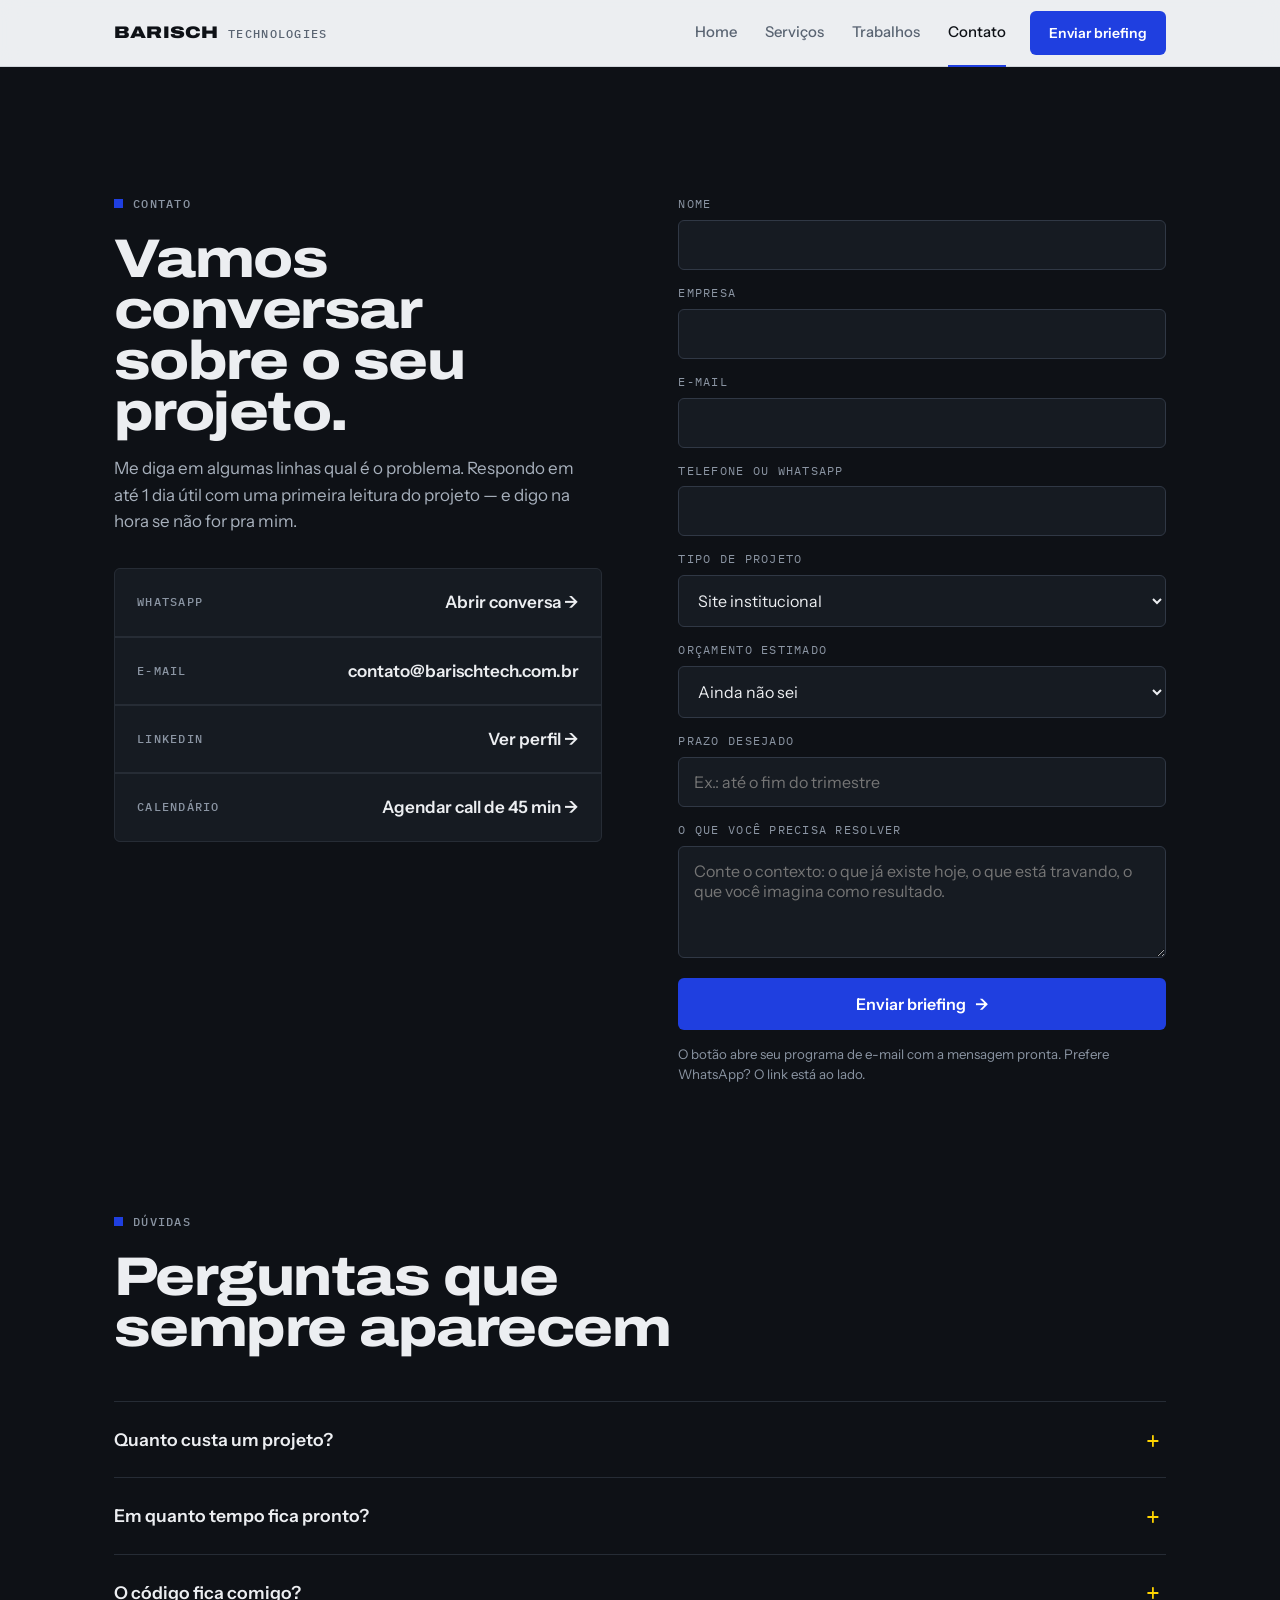
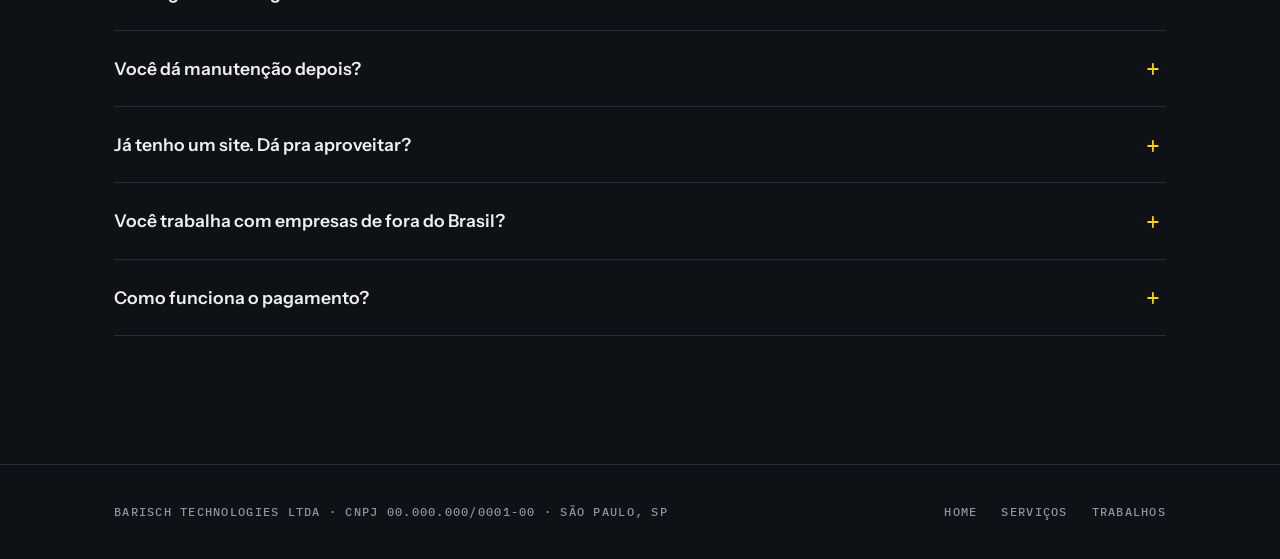
==== contato.html @ 4b667dd0 "Initial commit" ====
<!DOCTYPE html>
<html lang="pt-BR">
<head>
<meta charset="UTF-8">
<meta name="viewport" content="width=device-width, initial-scale=1.0">
<title>Contato — Barisch Technologies</title>
<meta name="description" content="Comece um projeto com Barisch Technologies. Resposta em até 1 dia útil, contrato com CNPJ e nota fiscal.">

<link rel="preconnect" href="https://fonts.googleapis.com">
<link rel="preconnect" href="https://fonts.gstatic.com" crossorigin>
<link href="https://fonts.googleapis.com/css2?family=Archivo:ital,wdth,wght@0,62..125,100..900&family=Instrument+Sans:wght@400;500;600&family=IBM+Plex+Mono:wght@400;500;600&display=swap" rel="stylesheet">
<link rel="stylesheet" href="assets/styles.css">
</head>
<body>

<header class="nav">
  <div class="wrap nav-in">
    <a href="index.html" class="brand">
      <span class="brand-mark">BARISCH</span>
      <span class="brand-sub mono">Technologies</span>
    </a>
    <nav class="nav-links">
      <a href="index.html">Home</a>
      <a href="servicos.html">Serviços</a>
      <a href="trabalhos.html">Trabalhos</a>
      <a href="contato.html" class="active">Contato</a>
    </nav>
    <a href="#briefing" class="btn btn-primary">Enviar briefing</a>
  </div>
</header>

<main>

  <!-- ============ CONTACT ============ -->
  <section class="section contact no-border" id="contato">
    <div class="wrap contact-grid">
      <div class="rv">
        <div class="eyebrow mono">Contato</div>
        <h1 class="section-title display">Vamos conversar sobre o seu projeto.</h1>
        <p class="section-lead">Me diga em algumas linhas qual é o problema. Respondo em até 1 dia útil com uma primeira leitura do projeto — e digo na hora se não for pra mim.</p>

        <div class="chan">
          <!-- TROQUE SEU_NUMERO pelo seu WhatsApp: 55 + DDD + número -->
          <a href="https://wa.me/SEU_NUMERO" target="_blank" rel="noopener">
            <span class="mono">WhatsApp</span><strong>Abrir conversa →</strong>
          </a>
          <a href="mailto:contato@barischtech.com.br">
            <span class="mono">E-mail</span><strong>contato@barischtech.com.br</strong>
          </a>
          <a href="https://www.linkedin.com/" target="_blank" rel="noopener">
            <span class="mono">LinkedIn</span><strong>Ver perfil →</strong>
          </a>
          <a href="https://calendly.com/" target="_blank" rel="noopener">
            <span class="mono">Calendário</span><strong>Agendar call de 45 min →</strong>
          </a>
        </div>
      </div>

      <div class="rv">
        <form id="briefing">
          <div class="field">
            <label for="f-nome">Nome</label>
            <input id="f-nome" name="nome" type="text" required autocomplete="name">
          </div>
          <div class="field">
            <label for="f-empresa">Empresa</label>
            <input id="f-empresa" name="empresa" type="text" autocomplete="organization">
          </div>
          <div class="field">
            <label for="f-email">E-mail</label>
            <input id="f-email" name="email" type="email" required autocomplete="email">
          </div>
          <div class="field">
            <label for="f-telefone">Telefone ou WhatsApp</label>
            <input id="f-telefone" name="telefone" type="tel" autocomplete="tel">
          </div>
          <div class="field">
            <label for="f-tipo">Tipo de projeto</label>
            <select id="f-tipo" name="tipo">
              <option>Site institucional</option>
              <option>Aplicação web sob medida</option>
              <option>E-commerce ou integração</option>
              <option>Resgate de sistema legado</option>
              <option>Manutenção de sistema existente</option>
              <option>Ainda não sei</option>
            </select>
          </div>
          <div class="field">
            <label for="f-orcamento">Orçamento estimado</label>
            <select id="f-orcamento" name="orcamento">
              <option>Ainda não sei</option>
              <option>Até R$ 20 mil</option>
              <option>R$ 20 a 50 mil</option>
              <option>R$ 50 a 100 mil</option>
              <option>Acima de R$ 100 mil</option>
            </select>
          </div>
          <div class="field">
            <label for="f-prazo">Prazo desejado</label>
            <input id="f-prazo" name="prazo" type="text" placeholder="Ex.: até o fim do trimestre">
          </div>
          <div class="field">
            <label for="f-msg">O que você precisa resolver</label>
            <textarea id="f-msg" name="mensagem" required placeholder="Conte o contexto: o que já existe hoje, o que está travando, o que você imagina como resultado."></textarea>
          </div>
          <button type="submit" class="btn btn-primary">Enviar briefing <span class="btn-arrow">→</span></button>
          <p class="form-note">O botão abre seu programa de e-mail com a mensagem pronta. Prefere WhatsApp? O link está ao lado.</p>
        </form>
      </div>
    </div>
  </section>

  <!-- ============ FAQ ============ -->
  <section class="section contact" style="padding-top:0">
    <div class="wrap">
      <div class="rv">
        <div class="eyebrow mono">Dúvidas</div>
        <h2 class="section-title display">Perguntas que sempre aparecem</h2>
      </div>
      <div class="faq rv">
        <details>
          <summary>Quanto custa um projeto?</summary>
          <div class="faq-a">Depende do escopo, e eu só passo valor depois de entender o que você precisa. Um site institucional bem feito e um sistema interno completo são projetos de portes bem diferentes. Na primeira call eu já consigo dar uma faixa realista, sem enrolação.</div>
        </details>
        <details>
          <summary>Em quanto tempo fica pronto?</summary>
          <div class="faq-a">Site institucional: normalmente de 4 a 8 semanas. Aplicação sob medida: a partir de 8 semanas, conforme o escopo. O prazo entra no contrato — se eu não conseguir cumprir, eu aviso antes, não depois.</div>
        </details>
        <details>
          <summary>O código fica comigo?</summary>
          <div class="faq-a">Sim. Repositório, domínio e servidores ficam em contas suas, no nome da sua empresa. Você não fica preso a mim: qualquer desenvolvedor consegue assumir o projeto, porque tudo vai documentado.</div>
        </details>
        <details>
          <summary>Você dá manutenção depois?</summary>
          <div class="faq-a">Dou. Os primeiros 30 dias de correção de defeitos já vêm inclusos. Depois disso, você pode contratar um plano mensal com atualizações, monitoramento e um número de horas de evolução por mês.</div>
        </details>
        <details>
          <summary>Já tenho um site. Dá pra aproveitar?</summary>
          <div class="faq-a">Quase sempre dá. Eu faço uma análise do que existe hoje e digo com honestidade o que vale manter, o que vale reescrever e o que dá para fazer por partes, sem tirar o site do ar.</div>
        </details>
        <details>
          <summary>Você trabalha com empresas de fora do Brasil?</summary>
          <div class="faq-a">Sim. Atendo em português e inglês, com contrato e emissão de invoice. Trabalho remoto em fusos das Américas e da Europa sem problema.</div>
        </details>
        <details>
          <summary>Como funciona o pagamento?</summary>
          <div class="faq-a">Projetos fechados normalmente são divididos em 3 parcelas: sinal na assinatura do contrato, meio-de-caminho na entrega do MVP e final no lançamento. Pagamento por PIX ou boleto, com nota fiscal.</div>
        </details>
      </div>
    </div>
  </section>
</main>

<footer>
  <div class="wrap foot-in">
    <div class="mono">Barisch Technologies LTDA · CNPJ 00.000.000/0001-00 · São Paulo, SP</div>
    <div class="foot-links mono">
      <a href="index.html">Home</a>
      <a href="servicos.html">Serviços</a>
      <a href="trabalhos.html">Trabalhos</a>
    </div>
  </div>
</footer>

<script src="assets/main.js"></script>
</body>
</html>
---- assets/styles.css ----
/* =========================================================
   Barisch Technologies — shared stylesheet
   Design tokens, layout primitives and components used
   across every page. Keep this file as the single source
   of truth. Per-page tweaks go in a <style> block in the
   individual HTML file.
   ========================================================= */

:root{
  --paper:#ECEEF1;
  --panel:#FFFFFF;
  --ink:#0E1116;
  --slate:#5A6472;
  --line:#CFD4DA;
  --cobalt:#1F3FE0;
  --sinal:#FFD400;
  --radius:6px;
  --gutter:clamp(20px,5vw,64px);
  --maxw:1180px;
}

*{box-sizing:border-box;margin:0;padding:0}
html{scroll-behavior:smooth;-webkit-text-size-adjust:100%}
body{
  background:var(--paper);
  color:var(--ink);
  font-family:"Instrument Sans",system-ui,sans-serif;
  font-size:17px;
  line-height:1.55;
  -webkit-font-smoothing:antialiased;
  overflow-x:hidden;
}
a{color:inherit;text-decoration:none}
img{max-width:100%;display:block}
::selection{background:var(--sinal);color:var(--ink)}
:focus-visible{outline:3px solid var(--cobalt);outline-offset:3px;border-radius:2px}

/* ---------- type roles ---------- */
.display{
  font-family:"Archivo",system-ui,sans-serif;
  font-variation-settings:"wdth" 118;
  font-weight:800;
  line-height:0.94;
  letter-spacing:-0.028em;
}
.mono{
  font-family:"IBM Plex Mono",ui-monospace,monospace;
  font-size:0.72rem;
  letter-spacing:0.11em;
  text-transform:uppercase;
  font-weight:500;
}

.wrap{max-width:var(--maxw);margin:0 auto;padding-inline:var(--gutter)}

/* ---------- nav ---------- */
.nav{
  position:sticky;top:0;z-index:50;
  background:rgba(236,238,241,.86);
  backdrop-filter:blur(10px);
  border-bottom:1px solid var(--line);
}
.nav-in{display:flex;align-items:center;gap:24px;height:66px}
.brand{display:flex;align-items:baseline;gap:10px;margin-right:auto}
.brand-mark{
  font-family:"Archivo",sans-serif;font-variation-settings:"wdth" 125;
  font-weight:900;font-size:1.05rem;letter-spacing:0.01em;
}
.brand-sub{color:var(--slate)}
.nav-links{display:flex;gap:28px}
.nav-links a{font-size:.93rem;font-weight:500;color:var(--slate);transition:color .18s;position:relative}
.nav-links a:hover{color:var(--ink)}
.nav-links a.active{color:var(--ink)}
.nav-links a.active::after{
  content:"";position:absolute;left:0;right:0;bottom:-22px;
  height:2px;background:var(--cobalt);
}
.nav .btn{padding:10px 18px;font-size:.87rem}

/* ---------- buttons ---------- */
.btn{
  display:inline-flex;align-items:center;gap:9px;
  padding:15px 26px;border-radius:var(--radius);
  font-family:"Instrument Sans",sans-serif;font-weight:600;font-size:1rem;
  border:1px solid transparent;cursor:pointer;
  transition:transform .16s ease, background .16s ease, color .16s ease;
}
.btn-primary{background:var(--cobalt);color:#fff}
.btn-primary:hover{background:#1730B8;transform:translateY(-2px)}
.btn-ghost{border-color:var(--ink);color:var(--ink);background:transparent}
.btn-ghost:hover{background:var(--ink);color:var(--paper);transform:translateY(-2px)}
.btn-arrow{transition:transform .16s ease}
.btn:hover .btn-arrow{transform:translateX(3px)}

/* ---------- section scaffolding ---------- */
.section{padding-block:clamp(72px,10vw,132px);border-top:1px solid var(--line)}
.section.no-border{border-top:none}
.eyebrow{display:flex;align-items:center;gap:10px;color:var(--slate);margin-bottom:20px}
.eyebrow::before{content:"";width:9px;height:9px;background:var(--cobalt);flex:none}
.section-title{font-size:clamp(2rem,4.6vw,3.4rem);max-width:16ch;margin-bottom:18px}
.section-lead{color:var(--slate);max-width:56ch;font-size:1.06rem}

/* ---------- page header (inner pages) ---------- */
.page-head{padding-top:clamp(56px,9vw,104px);padding-bottom:clamp(48px,7vw,80px)}
.page-head h1{font-size:clamp(2.4rem,6.4vw,4.6rem);max-width:16ch;margin-bottom:22px}
.page-head .lead{font-size:clamp(1.05rem,1.7vw,1.22rem);color:var(--slate);max-width:58ch}

/* ---------- hero ---------- */
.hero{padding-top:clamp(56px,9vw,104px);padding-bottom:clamp(56px,8vw,96px)}
.hero-tag{
  display:inline-flex;align-items:center;gap:9px;color:var(--slate);
  border:1px solid var(--line);background:var(--panel);
  padding:7px 14px;border-radius:100px;margin-bottom:30px;
}
.dot{width:7px;height:7px;border-radius:50%;background:#12A150;flex:none}
.hero h1{font-size:clamp(2.6rem,7.6vw,5.9rem);max-width:15ch;margin-bottom:26px}
.mark{
  background:linear-gradient(to top,var(--sinal) 0 .30em,transparent .30em);
  padding-inline:.05em;
}
.hero-lead{font-size:clamp(1.05rem,1.9vw,1.28rem);color:var(--slate);max-width:54ch;margin-bottom:36px}
.hero-cta{display:flex;flex-wrap:wrap;gap:14px;margin-bottom:56px}

/* signature: live measurement of this page */
.meter{
  background:var(--ink);color:var(--paper);border-radius:var(--radius);
  padding:26px clamp(20px,3vw,34px);
  display:grid;grid-template-columns:1.4fr 1fr 1fr;gap:24px;align-items:end;
}
.meter-label{color:#8B95A3;margin-bottom:12px;display:block}
.meter-big{
  font-family:"Archivo",sans-serif;font-variation-settings:"wdth" 112;
  font-weight:800;font-size:clamp(2.4rem,5.6vw,3.9rem);line-height:1;
  letter-spacing:-0.03em;color:var(--sinal);
}
.meter-big span{font-size:.42em;color:var(--paper);margin-left:4px;letter-spacing:0}
.meter-small{
  font-family:"Archivo",sans-serif;font-variation-settings:"wdth" 112;
  font-weight:700;font-size:clamp(1.3rem,2.6vw,1.85rem);line-height:1;letter-spacing:-0.02em;
}
.meter-note{
  grid-column:1/-1;border-top:1px solid #262C35;padding-top:16px;margin-top:6px;
  color:#8B95A3;font-family:"IBM Plex Mono",monospace;font-size:.78rem;
  letter-spacing:.04em;text-transform:none;
}

/* ---------- services list ---------- */
.svc-list{margin-top:52px;border-top:1px solid var(--line)}
.svc{
  display:grid;grid-template-columns:auto 1.1fr 1.4fr;gap:clamp(16px,4vw,48px);
  align-items:start;padding:30px 4px;border-bottom:1px solid var(--line);
  transition:background .2s ease,padding-inline .2s ease;
}
.svc:hover{background:var(--panel);padding-inline:20px}
.svc-idx{color:var(--cobalt);padding-top:7px}
.svc h3{font-family:"Archivo",sans-serif;font-variation-settings:"wdth" 112;font-weight:700;font-size:1.42rem;letter-spacing:-0.02em;line-height:1.15}
.svc p{color:var(--slate);font-size:1rem}
.svc-meta{margin-top:12px;color:var(--slate);opacity:.85}

/* ---------- service detail (servicos.html) ---------- */
.svc-detail{padding-block:clamp(56px,7vw,88px);border-top:1px solid var(--line)}
.svc-detail-grid{display:grid;grid-template-columns:1fr 2fr;gap:clamp(24px,6vw,80px);align-items:start}
.svc-detail-num{
  font-family:"Archivo",sans-serif;font-variation-settings:"wdth" 125;
  font-weight:900;font-size:clamp(4rem,10vw,7rem);line-height:.9;
  letter-spacing:-0.04em;color:var(--cobalt);
}
.svc-detail h2{font-family:"Archivo",sans-serif;font-variation-settings:"wdth" 115;font-weight:800;font-size:clamp(1.8rem,3.6vw,2.6rem);letter-spacing:-0.025em;line-height:1.05;margin-bottom:20px}
.svc-detail-body p{color:var(--slate);font-size:1.06rem;margin-bottom:18px;max-width:56ch}
.svc-detail-body ul{list-style:none;display:grid;gap:10px;margin:24px 0;max-width:56ch}
.svc-detail-body ul li{display:flex;gap:12px;font-size:1rem}
.svc-detail-body ul li::before{content:"→";color:var(--cobalt);font-weight:600;flex:none}
.svc-meta-row{display:grid;grid-template-columns:repeat(auto-fit,minmax(160px,1fr));gap:2px;background:var(--line);border:1px solid var(--line);border-radius:var(--radius);overflow:hidden;margin-top:28px;max-width:640px}
.svc-meta-cell{background:var(--panel);padding:16px 18px}
.svc-meta-cell dt{color:var(--slate);margin-bottom:6px}
.svc-meta-cell dd{font-weight:600;font-size:1rem}

/* ---------- work / cards ---------- */
.work-grid{display:grid;grid-template-columns:repeat(auto-fit,minmax(300px,1fr));gap:22px;margin-top:52px}
.card{
  background:var(--panel);border:1px solid var(--line);border-radius:var(--radius);
  padding:28px;display:flex;flex-direction:column;
  transition:border-color .2s ease,transform .2s ease,box-shadow .2s ease;
}
.card:hover{border-color:var(--cobalt);transform:translateY(-4px);box-shadow:0 14px 34px rgba(14,17,22,.09)}
.card-top{display:flex;justify-content:space-between;align-items:center;gap:12px;color:var(--slate);margin-bottom:22px}
.card h3{font-family:"Archivo",sans-serif;font-variation-settings:"wdth" 112;font-weight:700;font-size:1.5rem;letter-spacing:-0.02em;line-height:1.1;margin-bottom:12px}
.card p{color:var(--slate);font-size:.99rem;margin-bottom:24px}
.spec{border-top:1px solid var(--line);margin-top:auto;padding-top:16px;display:grid;gap:9px}
.spec-row{display:flex;justify-content:space-between;gap:16px;font-size:.86rem}
.spec-row dt{color:var(--slate);font-family:"IBM Plex Mono",monospace;font-size:.72rem;letter-spacing:.09em;text-transform:uppercase;padding-top:3px;flex:none}
.spec-row dd{text-align:right;font-weight:500}
.spec-row dd.win{color:var(--cobalt);font-weight:600}

/* ---------- case study (trabalhos.html) ---------- */
.case{padding-block:clamp(56px,8vw,96px);border-top:1px solid var(--line)}
.case-head{display:flex;justify-content:space-between;align-items:baseline;gap:20px;flex-wrap:wrap;margin-bottom:26px;color:var(--slate)}
.case h2{font-family:"Archivo",sans-serif;font-variation-settings:"wdth" 115;font-weight:800;font-size:clamp(2rem,4.6vw,3.4rem);letter-spacing:-0.025em;line-height:1;margin-bottom:14px;max-width:20ch}
.case-tagline{color:var(--slate);font-size:1.15rem;max-width:52ch;margin-bottom:44px}
.case-body{display:grid;grid-template-columns:2fr 1fr;gap:clamp(28px,5vw,64px);align-items:start}
.case-content h3{font-family:"Archivo",sans-serif;font-variation-settings:"wdth" 112;font-weight:700;font-size:1.15rem;letter-spacing:-0.01em;color:var(--cobalt);margin:26px 0 10px;text-transform:uppercase;letter-spacing:.05em}
.case-content h3:first-child{margin-top:0}
.case-content p{color:var(--slate);font-size:1.02rem;margin-bottom:14px;max-width:60ch}
.case-side{background:var(--panel);border:1px solid var(--line);border-radius:var(--radius);padding:26px;position:sticky;top:84px}
.case-side dl{display:grid;gap:18px}
.case-side dt{color:var(--slate);margin-bottom:4px}
.case-side dd{font-weight:600}
.case-side .win{color:var(--cobalt);font-size:1.1rem}

/* ---------- stack ---------- */
.stack-grid{display:grid;grid-template-columns:repeat(auto-fit,minmax(210px,1fr));gap:34px;margin-top:48px}
.stack-col h4{color:var(--slate);margin-bottom:14px;padding-bottom:10px;border-bottom:1px solid var(--line)}
.stack-col ul{list-style:none;display:grid;gap:7px}
.stack-col li{font-size:.98rem;font-weight:500}

/* ---------- process ---------- */
.steps{display:grid;grid-template-columns:repeat(auto-fit,minmax(215px,1fr));gap:2px;margin-top:52px;background:var(--line)}
.step{background:var(--paper);padding:26px 22px 30px}
.step-n{
  font-family:"Archivo",sans-serif;font-variation-settings:"wdth" 125;font-weight:900;
  font-size:2.4rem;line-height:1;color:var(--line);letter-spacing:-0.03em;margin-bottom:16px;
}
.step h3{font-size:1.1rem;font-weight:600;margin-bottom:8px}
.step p{color:var(--slate);font-size:.94rem}

/* ---------- about ---------- */
.about{display:grid;grid-template-columns:1fr 1fr;gap:clamp(30px,6vw,80px);align-items:start}
.about-body p{margin-bottom:18px;font-size:1.06rem}
.about-body p:last-child{margin-bottom:0}
.facts{display:grid;gap:2px;background:var(--line);border:1px solid var(--line);border-radius:var(--radius);overflow:hidden}
.fact{background:var(--panel);padding:20px 22px;display:flex;justify-content:space-between;gap:16px;align-items:baseline}
.fact dt{color:var(--slate)}
.fact dd{font-weight:600;text-align:right}

/* ---------- quotes ---------- */
.quotes{display:grid;grid-template-columns:repeat(auto-fit,minmax(280px,1fr));gap:22px;margin-top:48px}
.quote{background:var(--panel);border:1px solid var(--line);border-radius:var(--radius);padding:28px}
.quote p{font-size:1.05rem;margin-bottom:20px}
.quote footer{display:flex;flex-direction:column;gap:2px;border-top:1px solid var(--line);padding-top:14px}
.quote cite{font-style:normal;font-weight:600;font-size:.95rem}
.quote small{color:var(--slate);font-size:.85rem}

/* ---------- faq ---------- */
.faq{margin-top:48px;border-top:1px solid var(--line)}
.faq details{border-bottom:1px solid var(--line)}
.faq summary{
  list-style:none;cursor:pointer;padding:24px 40px 24px 0;position:relative;
  font-weight:600;font-size:1.1rem;transition:color .16s;
}
.faq summary::-webkit-details-marker{display:none}
.faq summary::after{
  content:"+";position:absolute;right:6px;top:50%;transform:translateY(-50%);
  font-family:"IBM Plex Mono",monospace;font-size:1.45rem;color:var(--cobalt);font-weight:400;
}
.faq details[open] summary::after{content:"−"}
.faq summary:hover{color:var(--cobalt)}
.faq-a{padding:0 clamp(0px,8vw,90px) 26px 0;color:var(--slate)}

/* ---------- CTA strip ---------- */
.cta-strip{background:var(--ink);color:var(--paper);padding-block:clamp(56px,7vw,88px)}
.cta-strip .wrap{display:flex;justify-content:space-between;align-items:center;gap:32px;flex-wrap:wrap}
.cta-strip h2{font-family:"Archivo",sans-serif;font-variation-settings:"wdth" 115;font-weight:800;font-size:clamp(1.7rem,3.6vw,2.6rem);letter-spacing:-0.025em;line-height:1.05;max-width:20ch}
.cta-strip p{color:#A7B0BC;margin-top:12px;max-width:44ch}
.cta-strip .btn-primary{background:var(--sinal);color:var(--ink)}
.cta-strip .btn-primary:hover{background:#F5CD00}

/* ---------- contact ---------- */
.contact{background:var(--ink);color:var(--paper);border-top:none}
.contact .eyebrow{color:#8B95A3}
.contact .section-lead{color:#A7B0BC}
.contact-grid{display:grid;grid-template-columns:1fr 1fr;gap:clamp(34px,6vw,80px);align-items:start}
.chan{display:grid;gap:2px;background:#262C35;border:1px solid #262C35;border-radius:var(--radius);overflow:hidden;margin-top:34px}
.chan a{background:#161B22;padding:20px 22px;display:flex;justify-content:space-between;align-items:center;gap:16px;transition:background .18s}
.chan a:hover{background:#1E2530}
.chan span{color:#8B95A3}
.chan strong{font-weight:600}
form{display:grid;gap:14px}
.field{display:grid;gap:7px}
.field label{color:#8B95A3;font-family:"IBM Plex Mono",monospace;font-size:.72rem;letter-spacing:.11em;text-transform:uppercase}
.field input,.field select,.field textarea{
  width:100%;background:#161B22;border:1px solid #303845;color:var(--paper);
  border-radius:var(--radius);padding:14px 15px;font-family:"Instrument Sans",sans-serif;
  font-size:1rem;transition:border-color .16s;
}
.field textarea{resize:vertical;min-height:112px}
.field input:focus,.field select:focus,.field textarea:focus{border-color:var(--cobalt);outline:none}
form .btn-primary{justify-content:center;margin-top:6px}
.form-note{color:#8B95A3;font-size:.83rem}

/* contact page FAQ inverse styling */
.contact .faq{border-top-color:#262C35}
.contact .faq details{border-bottom-color:#262C35}
.contact .faq summary{color:var(--paper)}
.contact .faq summary::after{color:var(--sinal)}
.contact .faq summary:hover{color:var(--sinal)}
.contact .faq-a{color:#A7B0BC}

/* ---------- footer ---------- */
footer{background:var(--ink);color:#8B95A3;padding-block:38px;border-top:1px solid #262C35}
.foot-in{display:flex;flex-wrap:wrap;gap:18px 34px;align-items:center;justify-content:space-between}
.foot-in a:hover{color:var(--paper)}
.foot-links{display:flex;gap:24px;flex-wrap:wrap}

/* ---------- reveal on scroll ---------- */
.rv{opacity:0;transform:translateY(22px);transition:opacity .6s ease,transform .6s ease}
.rv.in{opacity:1;transform:none}

/* ---------- responsive ---------- */
@media(max-width:860px){
  .nav-links{display:none}
  .meter{grid-template-columns:1fr 1fr;gap:20px}
  .meter-big{grid-column:1/-1}
  .svc{grid-template-columns:auto 1fr;row-gap:10px}
  .svc-idx{grid-row:1/3}
  .svc-detail-grid,.about,.contact-grid,.case-body{grid-template-columns:1fr}
  .case-side{position:static}
}
@media(max-width:520px){
  body{font-size:16px}
  .hero-cta .btn{width:100%;justify-content:center}
  .card,.quote{padding:24px}
}
@media(prefers-reduced-motion:reduce){
  *{animation:none!important;transition:none!important}
  html{scroll-behavior:auto}
  .rv{opacity:1;transform:none}
}
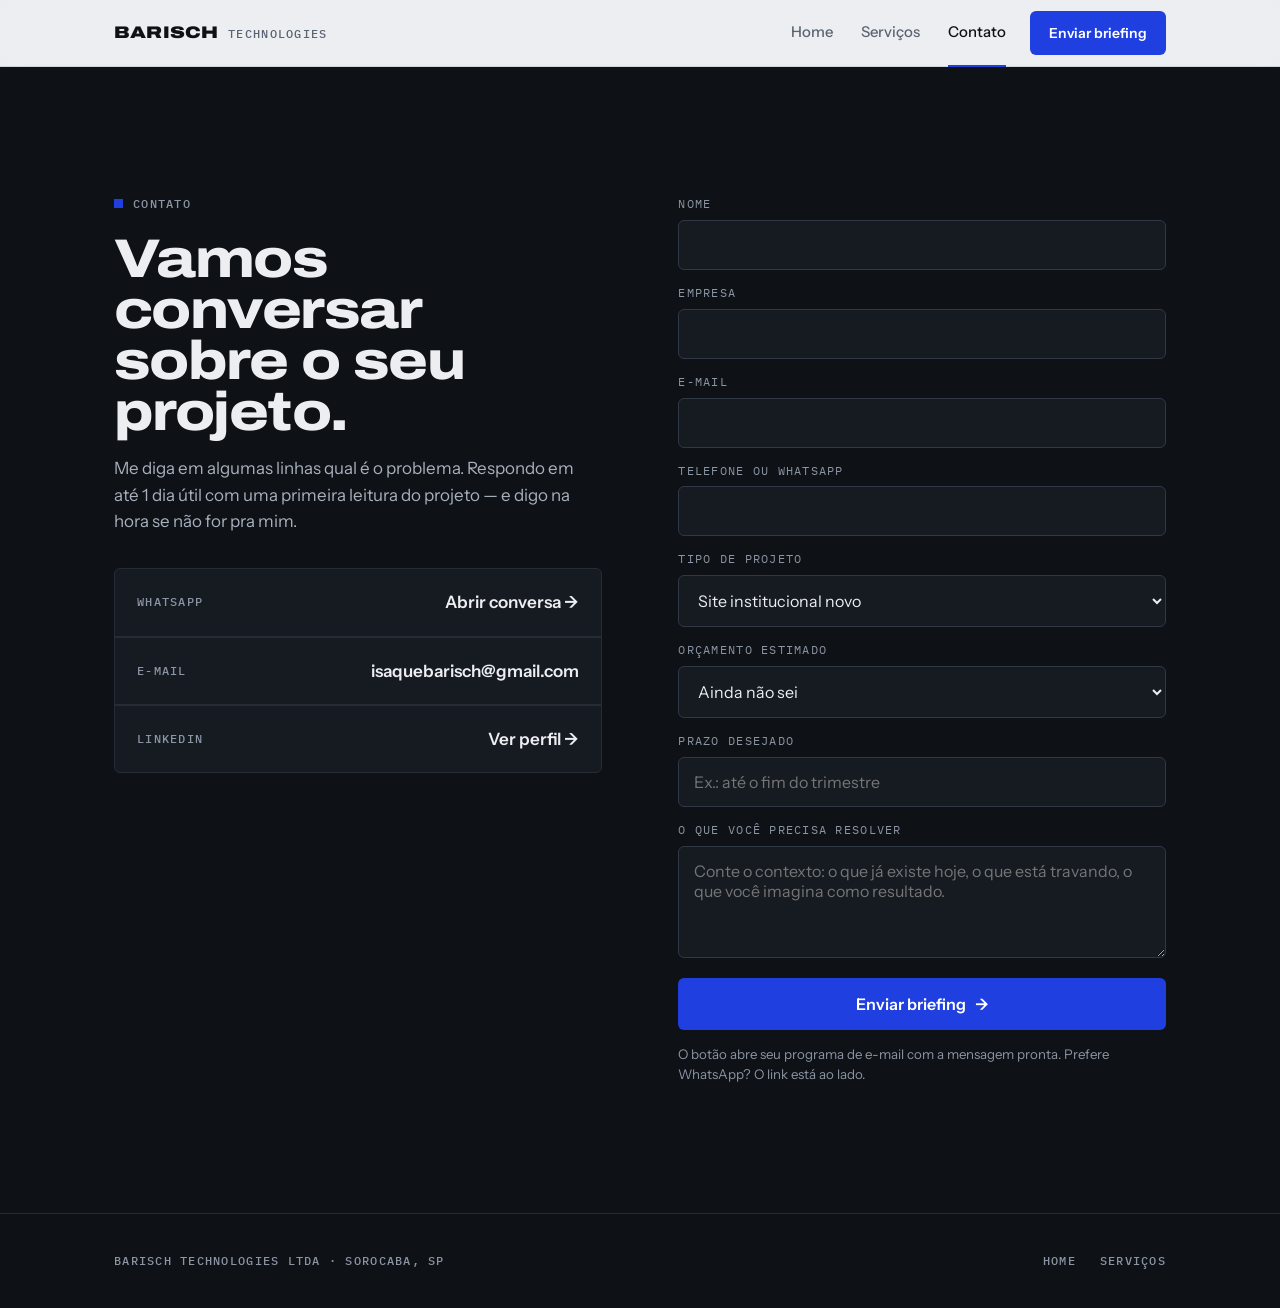
==== commit a3d9478c: "refactor: update content and structure across multiple files for clarity and consistency" ====
--- a/contato.html
+++ b/contato.html
@@ -22,7 +22,6 @@
     <nav class="nav-links">
       <a href="index.html">Home</a>
       <a href="servicos.html">Serviços</a>
-      <a href="trabalhos.html">Trabalhos</a>
       <a href="contato.html" class="active">Contato</a>
     </nav>
     <a href="#briefing" class="btn btn-primary">Enviar briefing</a>
@@ -41,17 +40,14 @@
 
         <div class="chan">
           <!-- TROQUE SEU_NUMERO pelo seu WhatsApp: 55 + DDD + número -->
-          <a href="https://wa.me/SEU_NUMERO" target="_blank" rel="noopener">
+          <a href="https://wa.me/5548996463122" target="_blank" rel="noopener">
             <span class="mono">WhatsApp</span><strong>Abrir conversa →</strong>
           </a>
-          <a href="mailto:contato@barischtech.com.br">
-            <span class="mono">E-mail</span><strong>contato@barischtech.com.br</strong>
+          <a href="mailto:isaquebarisch@gmail.com">
+            <span class="mono">E-mail</span><strong>isaquebarisch@gmail.com</strong>
           </a>
-          <a href="https://www.linkedin.com/" target="_blank" rel="noopener">
+          <a href="https://www.linkedin.com/in/isaquebarisch/" target="_blank" rel="noopener">
             <span class="mono">LinkedIn</span><strong>Ver perfil →</strong>
-          </a>
-          <a href="https://calendly.com/" target="_blank" rel="noopener">
-            <span class="mono">Calendário</span><strong>Agendar call de 45 min →</strong>
           </a>
         </div>
       </div>
@@ -77,11 +73,9 @@
           <div class="field">
             <label for="f-tipo">Tipo de projeto</label>
             <select id="f-tipo" name="tipo">
-              <option>Site institucional</option>
-              <option>Aplicação web sob medida</option>
-              <option>E-commerce ou integração</option>
-              <option>Resgate de sistema legado</option>
-              <option>Manutenção de sistema existente</option>
+              <option>Site institucional novo</option>
+              <option>Redesign de site existente</option>
+              <option>Manutenção de site existente</option>
               <option>Ainda não sei</option>
             </select>
           </div>
@@ -110,54 +104,14 @@
     </div>
   </section>
 
-  <!-- ============ FAQ ============ -->
-  <section class="section contact" style="padding-top:0">
-    <div class="wrap">
-      <div class="rv">
-        <div class="eyebrow mono">Dúvidas</div>
-        <h2 class="section-title display">Perguntas que sempre aparecem</h2>
-      </div>
-      <div class="faq rv">
-        <details>
-          <summary>Quanto custa um projeto?</summary>
-          <div class="faq-a">Depende do escopo, e eu só passo valor depois de entender o que você precisa. Um site institucional bem feito e um sistema interno completo são projetos de portes bem diferentes. Na primeira call eu já consigo dar uma faixa realista, sem enrolação.</div>
-        </details>
-        <details>
-          <summary>Em quanto tempo fica pronto?</summary>
-          <div class="faq-a">Site institucional: normalmente de 4 a 8 semanas. Aplicação sob medida: a partir de 8 semanas, conforme o escopo. O prazo entra no contrato — se eu não conseguir cumprir, eu aviso antes, não depois.</div>
-        </details>
-        <details>
-          <summary>O código fica comigo?</summary>
-          <div class="faq-a">Sim. Repositório, domínio e servidores ficam em contas suas, no nome da sua empresa. Você não fica preso a mim: qualquer desenvolvedor consegue assumir o projeto, porque tudo vai documentado.</div>
-        </details>
-        <details>
-          <summary>Você dá manutenção depois?</summary>
-          <div class="faq-a">Dou. Os primeiros 30 dias de correção de defeitos já vêm inclusos. Depois disso, você pode contratar um plano mensal com atualizações, monitoramento e um número de horas de evolução por mês.</div>
-        </details>
-        <details>
-          <summary>Já tenho um site. Dá pra aproveitar?</summary>
-          <div class="faq-a">Quase sempre dá. Eu faço uma análise do que existe hoje e digo com honestidade o que vale manter, o que vale reescrever e o que dá para fazer por partes, sem tirar o site do ar.</div>
-        </details>
-        <details>
-          <summary>Você trabalha com empresas de fora do Brasil?</summary>
-          <div class="faq-a">Sim. Atendo em português e inglês, com contrato e emissão de invoice. Trabalho remoto em fusos das Américas e da Europa sem problema.</div>
-        </details>
-        <details>
-          <summary>Como funciona o pagamento?</summary>
-          <div class="faq-a">Projetos fechados normalmente são divididos em 3 parcelas: sinal na assinatura do contrato, meio-de-caminho na entrega do MVP e final no lançamento. Pagamento por PIX ou boleto, com nota fiscal.</div>
-        </details>
-      </div>
-    </div>
-  </section>
 </main>
 
 <footer>
   <div class="wrap foot-in">
-    <div class="mono">Barisch Technologies LTDA · CNPJ 00.000.000/0001-00 · São Paulo, SP</div>
+    <div class="mono">Barisch Technologies LTDA · Sorocaba, SP</div>
     <div class="foot-links mono">
       <a href="index.html">Home</a>
       <a href="servicos.html">Serviços</a>
-      <a href="trabalhos.html">Trabalhos</a>
     </div>
   </div>
 </footer>
--- a/assets/styles.css
+++ b/assets/styles.css
@@ -121,29 +121,6 @@
 .hero-lead{font-size:clamp(1.05rem,1.9vw,1.28rem);color:var(--slate);max-width:54ch;margin-bottom:36px}
 .hero-cta{display:flex;flex-wrap:wrap;gap:14px;margin-bottom:56px}
 
-/* signature: live measurement of this page */
-.meter{
-  background:var(--ink);color:var(--paper);border-radius:var(--radius);
-  padding:26px clamp(20px,3vw,34px);
-  display:grid;grid-template-columns:1.4fr 1fr 1fr;gap:24px;align-items:end;
-}
-.meter-label{color:#8B95A3;margin-bottom:12px;display:block}
-.meter-big{
-  font-family:"Archivo",sans-serif;font-variation-settings:"wdth" 112;
-  font-weight:800;font-size:clamp(2.4rem,5.6vw,3.9rem);line-height:1;
-  letter-spacing:-0.03em;color:var(--sinal);
-}
-.meter-big span{font-size:.42em;color:var(--paper);margin-left:4px;letter-spacing:0}
-.meter-small{
-  font-family:"Archivo",sans-serif;font-variation-settings:"wdth" 112;
-  font-weight:700;font-size:clamp(1.3rem,2.6vw,1.85rem);line-height:1;letter-spacing:-0.02em;
-}
-.meter-note{
-  grid-column:1/-1;border-top:1px solid #262C35;padding-top:16px;margin-top:6px;
-  color:#8B95A3;font-family:"IBM Plex Mono",monospace;font-size:.78rem;
-  letter-spacing:.04em;text-transform:none;
-}
-
 /* ---------- services list ---------- */
 .svc-list{margin-top:52px;border-top:1px solid var(--line)}
 .svc{
@@ -155,7 +132,6 @@
 .svc-idx{color:var(--cobalt);padding-top:7px}
 .svc h3{font-family:"Archivo",sans-serif;font-variation-settings:"wdth" 112;font-weight:700;font-size:1.42rem;letter-spacing:-0.02em;line-height:1.15}
 .svc p{color:var(--slate);font-size:1rem}
-.svc-meta{margin-top:12px;color:var(--slate);opacity:.85}
 
 /* ---------- service detail (servicos.html) ---------- */
 .svc-detail{padding-block:clamp(56px,7vw,88px);border-top:1px solid var(--line)}
@@ -174,23 +150,6 @@
 .svc-meta-cell{background:var(--panel);padding:16px 18px}
 .svc-meta-cell dt{color:var(--slate);margin-bottom:6px}
 .svc-meta-cell dd{font-weight:600;font-size:1rem}
-
-/* ---------- work / cards ---------- */
-.work-grid{display:grid;grid-template-columns:repeat(auto-fit,minmax(300px,1fr));gap:22px;margin-top:52px}
-.card{
-  background:var(--panel);border:1px solid var(--line);border-radius:var(--radius);
-  padding:28px;display:flex;flex-direction:column;
-  transition:border-color .2s ease,transform .2s ease,box-shadow .2s ease;
-}
-.card:hover{border-color:var(--cobalt);transform:translateY(-4px);box-shadow:0 14px 34px rgba(14,17,22,.09)}
-.card-top{display:flex;justify-content:space-between;align-items:center;gap:12px;color:var(--slate);margin-bottom:22px}
-.card h3{font-family:"Archivo",sans-serif;font-variation-settings:"wdth" 112;font-weight:700;font-size:1.5rem;letter-spacing:-0.02em;line-height:1.1;margin-bottom:12px}
-.card p{color:var(--slate);font-size:.99rem;margin-bottom:24px}
-.spec{border-top:1px solid var(--line);margin-top:auto;padding-top:16px;display:grid;gap:9px}
-.spec-row{display:flex;justify-content:space-between;gap:16px;font-size:.86rem}
-.spec-row dt{color:var(--slate);font-family:"IBM Plex Mono",monospace;font-size:.72rem;letter-spacing:.09em;text-transform:uppercase;padding-top:3px;flex:none}
-.spec-row dd{text-align:right;font-weight:500}
-.spec-row dd.win{color:var(--cobalt);font-weight:600}
 
 /* ---------- case study (trabalhos.html) ---------- */
 .case{padding-block:clamp(56px,8vw,96px);border-top:1px solid var(--line)}
@@ -239,22 +198,6 @@
 .quote footer{display:flex;flex-direction:column;gap:2px;border-top:1px solid var(--line);padding-top:14px}
 .quote cite{font-style:normal;font-weight:600;font-size:.95rem}
 .quote small{color:var(--slate);font-size:.85rem}
-
-/* ---------- faq ---------- */
-.faq{margin-top:48px;border-top:1px solid var(--line)}
-.faq details{border-bottom:1px solid var(--line)}
-.faq summary{
-  list-style:none;cursor:pointer;padding:24px 40px 24px 0;position:relative;
-  font-weight:600;font-size:1.1rem;transition:color .16s;
-}
-.faq summary::-webkit-details-marker{display:none}
-.faq summary::after{
-  content:"+";position:absolute;right:6px;top:50%;transform:translateY(-50%);
-  font-family:"IBM Plex Mono",monospace;font-size:1.45rem;color:var(--cobalt);font-weight:400;
-}
-.faq details[open] summary::after{content:"−"}
-.faq summary:hover{color:var(--cobalt)}
-.faq-a{padding:0 clamp(0px,8vw,90px) 26px 0;color:var(--slate)}
 
 /* ---------- CTA strip ---------- */
 .cta-strip{background:var(--ink);color:var(--paper);padding-block:clamp(56px,7vw,88px)}
@@ -287,14 +230,6 @@
 form .btn-primary{justify-content:center;margin-top:6px}
 .form-note{color:#8B95A3;font-size:.83rem}
 
-/* contact page FAQ inverse styling */
-.contact .faq{border-top-color:#262C35}
-.contact .faq details{border-bottom-color:#262C35}
-.contact .faq summary{color:var(--paper)}
-.contact .faq summary::after{color:var(--sinal)}
-.contact .faq summary:hover{color:var(--sinal)}
-.contact .faq-a{color:#A7B0BC}
-
 /* ---------- footer ---------- */
 footer{background:var(--ink);color:#8B95A3;padding-block:38px;border-top:1px solid #262C35}
 .foot-in{display:flex;flex-wrap:wrap;gap:18px 34px;align-items:center;justify-content:space-between}
@@ -308,8 +243,6 @@
 /* ---------- responsive ---------- */
 @media(max-width:860px){
   .nav-links{display:none}
-  .meter{grid-template-columns:1fr 1fr;gap:20px}
-  .meter-big{grid-column:1/-1}
   .svc{grid-template-columns:auto 1fr;row-gap:10px}
   .svc-idx{grid-row:1/3}
   .svc-detail-grid,.about,.contact-grid,.case-body{grid-template-columns:1fr}
@@ -318,7 +251,7 @@
 @media(max-width:520px){
   body{font-size:16px}
   .hero-cta .btn{width:100%;justify-content:center}
-  .card,.quote{padding:24px}
+  .quote{padding:24px}
 }
 @media(prefers-reduced-motion:reduce){
   *{animation:none!important;transition:none!important}
